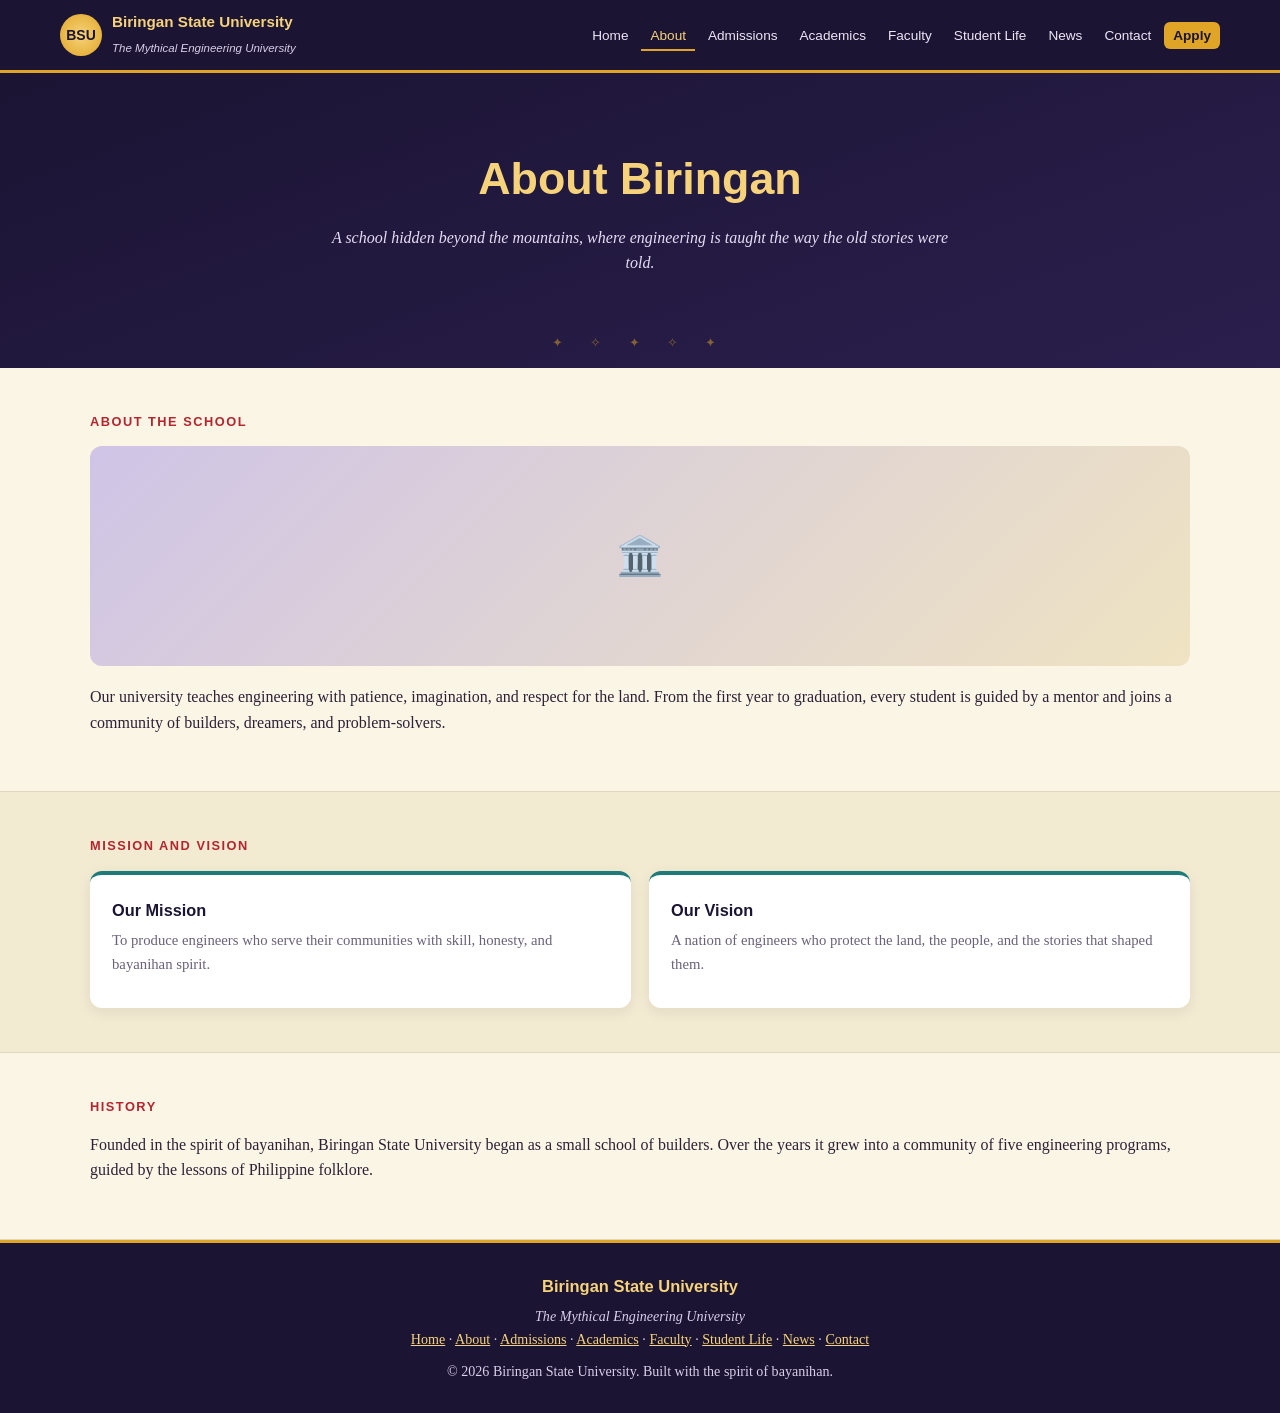
==== about.html @ c65f39e9 "Add files via upload" ====
<!DOCTYPE html>
<html lang="en">
<head>
  <meta charset="UTF-8">
  <meta name="viewport" content="width=device-width, initial-scale=1.0">
  <title>About - Biringan State University</title>
  <link rel="stylesheet" href="style.css">
</head>
<body>
<header>
  <nav class="nav">
    <a href="index.html" class="brand">
      <div class="seal">BSU</div>
      <div><strong>Biringan State University</strong><span>The Mythical Engineering University</span></div>
    </a>
    <input type="checkbox" id="nav-toggle" class="nav-toggle">
    <label for="nav-toggle" class="menu-btn">☰ Menu</label>
    <ul class="nav-links">
      <li><a href="index.html">Home</a></li>
      <li><a href="about.html" class="active">About</a></li>
      <li><a href="admissions.html">Admissions</a></li>
      <li><a href="academics.html">Academics</a></li>
      <li><a href="faculty.html">Faculty</a></li>
      <li><a href="student-life.html">Student Life</a></li>
      <li><a href="news.html">News</a></li>
      <li><a href="contact.html">Contact</a></li>
      <li><a href="admissions.html" class="apply">Apply</a></li>
    </ul>
  </nav>
</header>
<main>
  <section class="hero">
    <h1>About Biringan</h1>
    <p>A school hidden beyond the mountains, where engineering is taught the way the old stories were told.</p>
  </section>

  <section class="block">
    <div class="wrap">
      <div class="label">About the School</div>
      <div class="tile big-tile" style="margin-bottom:18px;">🏛️</div>
      <p>Our university teaches engineering with patience, imagination, and respect for the land. From the first year to graduation, every student is guided by a mentor and joins a community of builders, dreamers, and problem-solvers.</p>
    </div>
  </section>

  <section class="block alt">
    <div class="wrap">
      <div class="label">Mission and Vision</div>
      <div class="grid">
        <div class="card"><h3>Our Mission</h3><p>To produce engineers who serve their communities with skill, honesty, and bayanihan spirit.</p></div>
        <div class="card"><h3>Our Vision</h3><p>A nation of engineers who protect the land, the people, and the stories that shaped them.</p></div>
      </div>
    </div>
  </section>

  <section class="block">
    <div class="wrap">
      <div class="label">History</div>
      <p>Founded in the spirit of bayanihan, Biringan State University began as a small school of builders. Over the years it grew into a community of five engineering programs, guided by the lessons of Philippine folklore.</p>
    </div>
  </section>
</main>
<footer>
  <h3>Biringan State University</h3>
  <p><em>The Mythical Engineering University</em></p>
  <p>
    <a href="index.html">Home</a> ·
    <a href="about.html">About</a> ·
    <a href="admissions.html">Admissions</a> ·
    <a href="academics.html">Academics</a> ·
    <a href="faculty.html">Faculty</a> ·
    <a href="student-life.html">Student Life</a> ·
    <a href="news.html">News</a> ·
    <a href="contact.html">Contact</a>
  </p>
  <p style="margin-top:10px;">© 2026 Biringan State University. Built with the spirit of bayanihan.</p>
</footer>
</body>
</html>
---- style.css ----
:root {
  --night: #1b1433; --night-2: #2a1f4d; --gold: #e0a526; --gold-light: #f6d37a;
  --crimson: #b3262f; --teal: #1f7a7a; --cream: #fbf5e6; --sand: #f3ead2;
  --text: #2b2236; --muted: #6b6178; --radius: 12px;
}
* { box-sizing: border-box; margin: 0; padding: 0; }
html { scroll-behavior: smooth; }
body { font-family: Georgia, "Times New Roman", serif; color: var(--text); background: var(--cream); line-height: 1.6; }
h1, h2, h3, .label, nav a, .btn { font-family: "Trebuchet MS", Verdana, sans-serif; }
a { color: inherit; }

/* HEADER / NAV */
header { position: sticky; top: 0; z-index: 100; background: var(--night); border-bottom: 3px solid var(--gold); }
.nav { max-width: 1200px; margin: 0 auto; padding: 10px 20px; display: flex; align-items: center; gap: 16px; position: relative; }
.brand { display: flex; align-items: center; gap: 10px; text-decoration: none; color: var(--gold-light); margin-right: auto; }
.seal { width: 42px; height: 42px; border-radius: 50%; background: radial-gradient(circle, var(--gold-light), var(--gold)); color: var(--night); display: grid; place-items: center; font-weight: bold; font-size: 14px; }
.brand strong { display: block; font-size: 0.95rem; }
.brand span { font-size: 0.72rem; color: #d8cfe8; font-style: italic; }
.nav-toggle { display: none; }
.menu-btn { display: none; border: 2px solid var(--gold); color: var(--gold); padding: 6px 12px; border-radius: 8px; cursor: pointer; }
.nav-links { list-style: none; display: flex; gap: 4px; flex-wrap: wrap; }
.nav-links a { color: #ece6f7; text-decoration: none; font-size: 0.85rem; padding: 6px 9px; border-radius: 6px; }
.nav-links a:hover { color: var(--gold); background: rgba(255,255,255,0.06); }
.nav-links a.active { color: var(--gold-light); border-bottom: 2px solid var(--gold); border-radius: 0; }
.nav-links .apply { background: var(--gold); color: var(--night); font-weight: bold; }
.nav-links .apply:hover { background: var(--gold-light); color: var(--night); }

/* BUTTONS */
.btn { display: inline-block; padding: 11px 22px; border-radius: 999px; font-weight: bold; font-size: 0.92rem; text-decoration: none; border: 2px solid transparent; cursor: pointer; transition: background 0.2s, color 0.2s; }
.btn-gold { background: var(--gold); color: var(--night); }
.btn-gold:hover { background: var(--gold-light); }
.btn-dark { background: var(--night); color: var(--gold-light); }
.btn-dark:hover { background: var(--night-2); }

/* HERO */
.hero { background: linear-gradient(160deg, var(--night) 0%, var(--night-2) 100%); color: var(--cream); text-align: center; padding: 70px 20px; position: relative; overflow: hidden; }
.hero::after { content: "✦  ✧  ✦  ✧  ✦"; position: absolute; bottom: 14px; left: 0; right: 0; color: var(--gold); opacity: 0.5; letter-spacing: 12px; font-size: 13px; }
.hero h1 { color: var(--gold-light); font-size: clamp(1.8rem, 4vw, 2.8rem); margin-bottom: 10px; }
.hero p { font-style: italic; color: #e6dcf5; max-width: 620px; margin: 0 auto 22px; }

/* CONTENT BLOCKS */
.block { padding: 44px 20px; border-bottom: 1px solid #e0d6bd; }
.block.alt { background: var(--sand); }
.wrap { max-width: 1100px; margin: 0 auto; }
.label { text-transform: uppercase; letter-spacing: 1.5px; font-size: 0.8rem; color: var(--crimson); font-weight: bold; margin-bottom: 14px; }
.block p { margin-bottom: 12px; }
.grid { display: grid; gap: 18px; grid-template-columns: repeat(auto-fit, minmax(220px, 1fr)); }
.card { background: white; border-radius: var(--radius); padding: 22px; box-shadow: 0 4px 14px rgba(27,20,51,0.08); border-top: 4px solid var(--teal); }
.card h3 { color: var(--night); font-size: 1.02rem; margin-bottom: 6px; }
.card p { font-size: 0.92rem; color: var(--muted); margin-bottom: 10px; }
.card .myth { color: var(--crimson); font-style: italic; font-size: 0.85rem; }
a.more { color: var(--teal); font-weight: bold; font-family: "Trebuchet MS", sans-serif; font-size: 0.9rem; text-decoration: none; }
a.more:hover { text-decoration: underline; }
.tile { background: linear-gradient(135deg, #cfc4e6, #efe3c2); border-radius: var(--radius); min-height: 130px; display: grid; place-items: center; font-size: 2.4rem; }
.tile.dark { background: linear-gradient(135deg, var(--night-2), var(--teal)); }
.tile.red { background: linear-gradient(135deg, var(--crimson), var(--gold)); }
.big-tile { min-height: 220px; }
.split { display: grid; grid-template-columns: 1.2fr 1fr; gap: 30px; align-items: start; }
.panel { background: var(--night); color: var(--cream); padding: 26px; border-radius: var(--radius); border: 2px solid var(--gold); }
.panel h3 { color: var(--gold-light); margin-bottom: 8px; }
.contact-line { margin-bottom: 8px; font-size: 0.95rem; }
.stepline { display: flex; gap: 12px; align-items: flex-start; margin-bottom: 14px; }
.num { min-width: 36px; height: 36px; border-radius: 50%; background: var(--crimson); color: white; display: grid; place-items: center; font-weight: bold; font-family: "Trebuchet MS", sans-serif; }
.rows { list-style: none; }
.rows li { display: flex; justify-content: space-between; gap: 16px; padding: 12px 0; border-bottom: 1px dashed #d7c9a3; }
.rows li span:last-child { font-weight: bold; color: var(--night); white-space: nowrap; }
details { background: white; border-radius: 10px; padding: 14px 18px; margin-bottom: 10px; box-shadow: 0 2px 8px rgba(27,20,51,0.06); }
summary { cursor: pointer; font-family: "Trebuchet MS", sans-serif; font-weight: bold; color: var(--night); }
details p { margin: 10px 0 0; color: var(--muted); font-size: 0.93rem; }
.news-item { background: white; border-radius: var(--radius); padding: 22px; margin-bottom: 16px; box-shadow: 0 4px 14px rgba(27,20,51,0.08); }
.news-item .date { font-size: 0.78rem; color: var(--teal); text-transform: uppercase; letter-spacing: 1px; font-family: "Trebuchet MS", sans-serif; }
.news-item h3 { color: var(--night); margin: 6px 0; font-size: 1.1rem; }
.news-item p { color: var(--muted); font-size: 0.93rem; }
.pager { display: flex; gap: 8px; justify-content: center; margin-top: 10px; }
.pager a { padding: 8px 14px; border-radius: 8px; background: white; border: 1px solid #d7c9a3; text-decoration: none; font-family: "Trebuchet MS", sans-serif; font-size: 0.9rem; }
.pager a.current { background: var(--gold); border-color: var(--gold); font-weight: bold; }
form .row { display: grid; grid-template-columns: 1fr 1fr; gap: 14px; }
form .field { margin-bottom: 14px; }
form label { display: block; font-family: "Trebuchet MS", sans-serif; font-size: 0.88rem; margin-bottom: 5px; color: var(--night); }
form input, form select, form textarea { width: 100%; padding: 10px 12px; border: 2px solid #e4dbc4; border-radius: 8px; font: inherit; background: white; }
form input:focus, form select:focus, form textarea:focus { outline: none; border-color: var(--gold); }
form textarea { min-height: 120px; resize: vertical; }
.map { min-height: 240px; background: linear-gradient(135deg, #d9e8e4, #efe3c2); border-radius: var(--radius); display: grid; place-items: center; color: var(--muted); font-style: italic; }

/* FOOTER */
footer { background: var(--night); color: #d8cfe8; text-align: center; padding: 30px 20px; border-top: 3px solid var(--gold); font-size: 0.88rem; }
footer h3 { color: var(--gold-light); margin-bottom: 6px; }
footer a { color: var(--gold-light); }

/* RESPONSIVE */
@media (max-width: 900px) {
  .menu-btn { display: block; }
  .nav-links { display: none; position: absolute; top: 100%; left: 0; right: 0; background: var(--night); flex-direction: column; gap: 0; padding: 8px 0; border-bottom: 3px solid var(--gold); }
  .nav-toggle:checked ~ .nav-links { display: flex; }
  .nav-links a { display: block; padding: 12px 20px; border-radius: 0; }
  .split { grid-template-columns: 1fr; }
}
@media (max-width: 600px) {
  form .row { grid-template-columns: 1fr; }
}
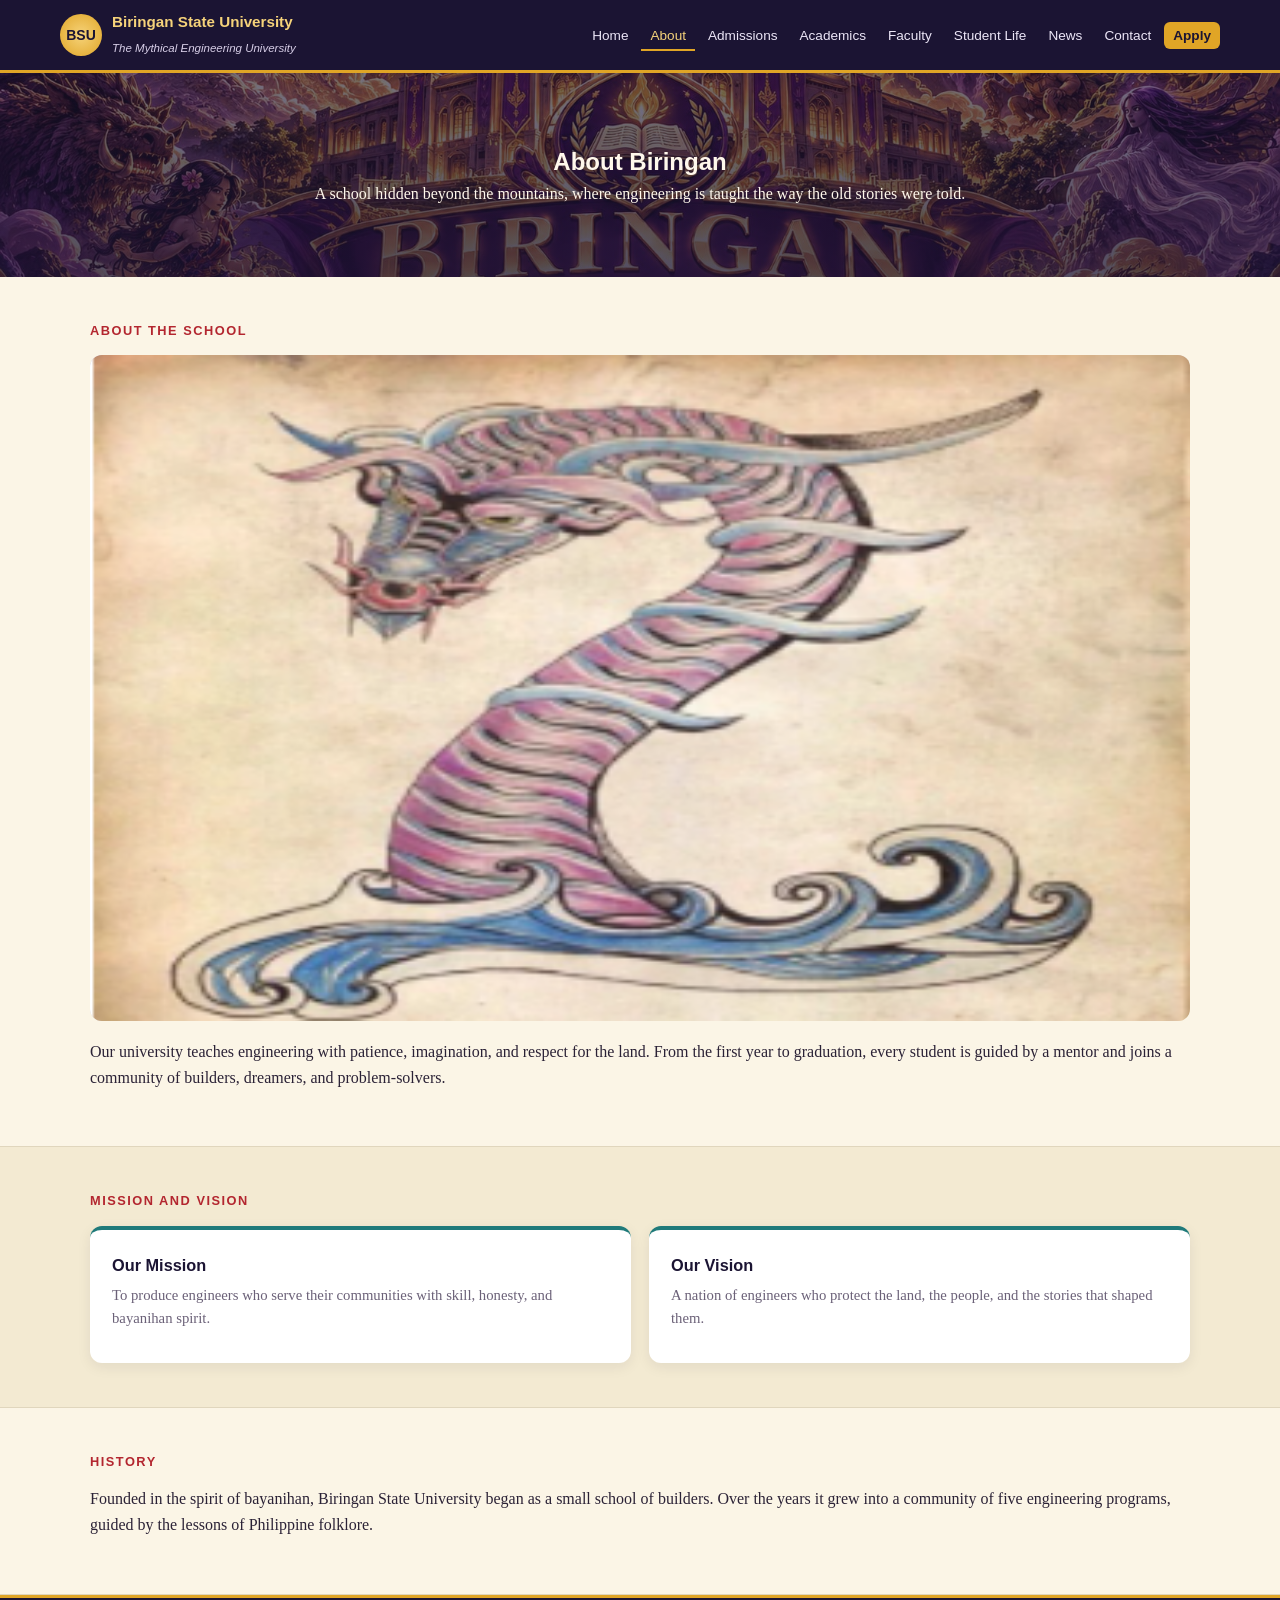
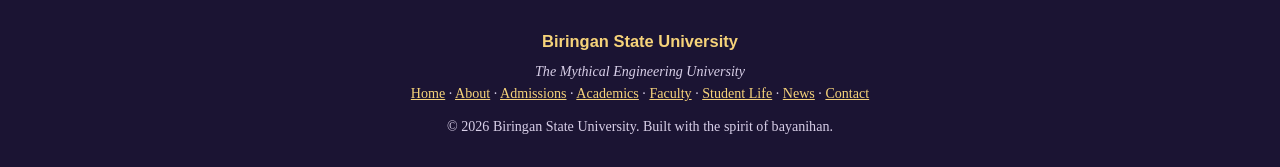
==== commit b95f6f0f: "Replace school tile icon with image of president" ====
--- a/about.html
+++ b/about.html
@@ -37,7 +37,7 @@
   <section class="block">
     <div class="wrap">
       <div class="label">About the School</div>
-      <div class="tile big-tile" style="margin-bottom:18px;">🏛️</div>
+      <div class="tile big-tile" style="margin-bottom:18px;"><img src="faculty1.png" alt="University President"></div>
       <p>Our university teaches engineering with patience, imagination, and respect for the land. From the first year to graduation, every student is guided by a mentor and joins a community of builders, dreamers, and problem-solvers.</p>
     </div>
   </section>
--- a/style.css
+++ b/style.css
@@ -14,6 +14,8 @@
 .nav { max-width: 1200px; margin: 0 auto; padding: 10px 20px; display: flex; align-items: center; gap: 16px; position: relative; }
 .brand { display: flex; align-items: center; gap: 10px; text-decoration: none; color: var(--gold-light); margin-right: auto; }
 .seal { width: 42px; height: 42px; border-radius: 50%; background: radial-gradient(circle, var(--gold-light), var(--gold)); color: var(--night); display: grid; place-items: center; font-weight: bold; font-size: 14px; }
+.seal{overflow:hidden}
+.seal img{width:100%;height:100%;object-fit:cover;border-radius:50%}
 .brand strong { display: block; font-size: 0.95rem; }
 .brand span { font-size: 0.72rem; color: #d8cfe8; font-style: italic; }
 .nav-toggle { display: none; }
@@ -33,10 +35,16 @@
 .btn-dark:hover { background: var(--night-2); }
 
 /* HERO */
-.hero { background: linear-gradient(160deg, var(--night) 0%, var(--night-2) 100%); color: var(--cream); text-align: center; padding: 70px 20px; position: relative; overflow: hidden; }
-.hero::after { content: "✦  ✧  ✦  ✧  ✦"; position: absolute; bottom: 14px; left: 0; right: 0; color: var(--gold); opacity: 0.5; letter-spacing: 12px; font-size: 13px; }
-.hero h1 { color: var(--gold-light); font-size: clamp(1.8rem, 4vw, 2.8rem); margin-bottom: 10px; }
-.hero p { font-style: italic; color: #e6dcf5; max-width: 620px; margin: 0 auto 22px; }
+.hero{
+  background:
+    linear-gradient(rgba(27,20,51,.6), rgba(27,20,51,.75)),
+    url("hero.jpg") center / cover no-repeat;
+  color:#FFF8EC;
+  text-align:center;
+  padding:70px 20px;
+  position:relative;
+  overflow:hidden;
+}
 
 /* CONTENT BLOCKS */
 .block { padding: 44px 20px; border-bottom: 1px solid #e0d6bd; }
@@ -55,6 +63,7 @@
 .tile.dark { background: linear-gradient(135deg, var(--night-2), var(--teal)); }
 .tile.red { background: linear-gradient(135deg, var(--crimson), var(--gold)); }
 .big-tile { min-height: 220px; }
+.tile img { width: 100%; height: 100%; object-fit: cover; border-radius: var(--radius); display: block; }
 .split { display: grid; grid-template-columns: 1.2fr 1fr; gap: 30px; align-items: start; }
 .panel { background: var(--night); color: var(--cream); padding: 26px; border-radius: var(--radius); border: 2px solid var(--gold); }
 .panel h3 { color: var(--gold-light); margin-bottom: 8px; }
@@ -98,3 +107,129 @@
 @media (max-width: 600px) {
   form .row { grid-template-columns: 1fr; }
 }
+
+/* WELCOME: KEYHOLE, KEY, AND BOOK */
+.welcome-toggle { display: none; }
+
+.welcome {
+  position: fixed; inset: 0; z-index: 1000;
+  background: radial-gradient(circle at 30% 20%, rgba(224,165,38,0.25), transparent 45%),
+              linear-gradient(160deg, var(--night) 0%, var(--night-2) 100%);
+  color: var(--cream);
+  display: flex; flex-direction: column; align-items: center; justify-content: center;
+  text-align: center; padding: 20px;
+}
+.welcome h1 { color: var(--gold-light); font-size: clamp(1.8rem, 5vw, 3rem); margin-bottom: 8px; }
+.welcome .hint { font-style: italic; color: #e6dcf5; margin-bottom: 30px; }
+
+.scene { position: relative; width: 240px; height: 300px; }
+
+/* The book */
+.book { position: absolute; left: 10px; top: 10px; width: 220px; height: 280px; perspective: 1000px; }
+
+/* Inside pages: aged parchment */
+.page {
+  position: absolute; inset: 0;
+  background:
+    radial-gradient(circle at 50% 40%, rgba(255,255,255,0.4), transparent 60%),
+    linear-gradient(135deg, #f3e4bf, #e2c994);
+  color: #3b2a14; border-radius: 6px 12px 12px 6px; padding: 20px;
+  display: flex; flex-direction: column; align-items: center; justify-content: center;
+  box-shadow: inset 0 0 25px rgba(90,60,20,0.35);
+}
+.page p { font-size: 0.9rem; margin-bottom: 4px; }
+.page .seal { width: 56px; height: 56px; font-size: 16px; margin-bottom: 10px; }
+
+/* BOOK COVER: dark leather, gold filigree frame, teal glow, sparkles */
+.cover {
+  position: absolute; inset: 0;
+  background:
+    radial-gradient(circle at 50% 35%, rgba(64,230,220,0.35), transparent 55%),
+    radial-gradient(circle at 15% 85%, rgba(255,255,255,0.06), transparent 40%),
+    linear-gradient(160deg, #1f2b2c 0%, #111a1c 60%, #0b1213 100%);
+  border: 3px solid #b8862b;
+  border-radius: 6px 12px 12px 6px;
+  box-shadow: inset 0 0 30px rgba(0,0,0,0.6), 0 0 24px rgba(64,230,220,0.35);
+  transform-origin: left center;
+  transition: transform 1.1s ease 1.9s;   /* opens after the key turns */
+}
+/* Gold filigree frame */
+.cover::before {
+  content: ""; position: absolute; inset: 10px;
+  border: 2px solid #d9a441; border-radius: 4px;
+  box-shadow: inset 0 0 0 4px #1b1f20, inset 0 0 0 5px #c9963a;
+  pointer-events: none;
+}
+/* Floating sparkles */
+.cover::after {
+  content: ""; position: absolute; inset: 0; pointer-events: none;
+  background-image:
+    radial-gradient(circle, #ffffff 1px, transparent 2px),
+    radial-gradient(circle, #7ff5ea 1.5px, transparent 2.5px);
+  background-size: 37px 41px, 53px 47px;
+  background-position: 10px 14px, 30px 25px;
+  animation: sparkle 3s ease-in-out infinite alternate;
+}
+@keyframes sparkle { from { opacity: 0.3; } to { opacity: 0.9; } }
+#welcome-toggle:checked ~ .welcome .cover { transform: rotateY(-165deg); }
+
+/* The keyhole (the button visitors click) */
+.keyhole {
+  position: absolute; left: 50%; top: 45%;
+  width: 44px; height: 58px; transform: translate(-50%, -50%);
+  cursor: pointer; transition: transform 0.2s;
+}
+.keyhole:hover { transform: translate(-50%, -50%) scale(1.1); }
+.keyhole::before {
+  content: ""; position: absolute; top: 0; left: 0; width: 44px; height: 44px; border-radius: 50%;
+  background: radial-gradient(circle, var(--night) 0 8px, var(--gold-light) 9px);
+  box-shadow: 0 0 14px var(--gold);
+}
+.keyhole::after {
+  content: ""; position: absolute; bottom: 0; left: 50%; transform: translateX(-50%);
+  width: 10px; height: 22px; background: var(--night); border-radius: 2px;
+}
+
+/* KEY: slides in from the right, fits the keyhole, turns right */
+.key {
+  position: absolute; left: 120px; top: 136px;   /* center of the keyhole */
+  width: 80px; height: 12px; margin-top: -6px;
+  background: var(--gold-light); border-radius: 3px;
+  transform-origin: 0 50%;                       /* pivot at the keyhole */
+  opacity: 0; z-index: 5;
+}
+/* Key bow (the round handle, on the right) */
+.key::before {
+  content: ""; position: absolute; right: -22px; top: -8px;
+  width: 28px; height: 28px; border-radius: 50%;
+  border: 6px solid var(--gold-light);
+}
+/* Key teeth (on the keyhole end) */
+.key::after {
+  content: ""; position: absolute; left: 6px; top: 12px;
+  width: 8px; height: 10px; background: var(--gold-light);
+  box-shadow: 12px 0 0 0 var(--gold-light);
+}
+#welcome-toggle:checked ~ .welcome .key {
+  animation: turnKey 1.8s ease-in-out forwards;
+}
+@keyframes turnKey {
+  0%   { opacity: 0; transform: translateX(260px) rotate(0deg); }
+  15%  { opacity: 1; }
+  35%  { opacity: 1; transform: translateX(0) rotate(0deg); }   /* fits the keyhole */
+  70%  { opacity: 1; transform: translateX(0) rotate(90deg); }  /* turns to the right */
+  85%  { opacity: 0; transform: translateX(0) rotate(90deg); }
+  100% { opacity: 0; transform: translateX(0) rotate(90deg); }
+}
+
+/* Fade the welcome screen away to reveal the Home page */
+#welcome-toggle:checked ~ .welcome { animation: welcomeOut 0.8s ease 3.7s forwards; }
+@keyframes welcomeOut {
+  to { opacity: 0; visibility: hidden; }
+}
+
+/* FACULTY: two-column layout with photos at their natural shape */
+.faculty-grid{display:block;columns:2 260px;column-gap:18px}
+.faculty-grid .card{break-inside:avoid;margin-bottom:18px;text-align:center}
+.faculty-grid .tile{display:block;min-height:0;background:none;font-size:inherit}
+.faculty-grid .tile img{width:100%;height:auto;border-radius:var(--radius);display:block}
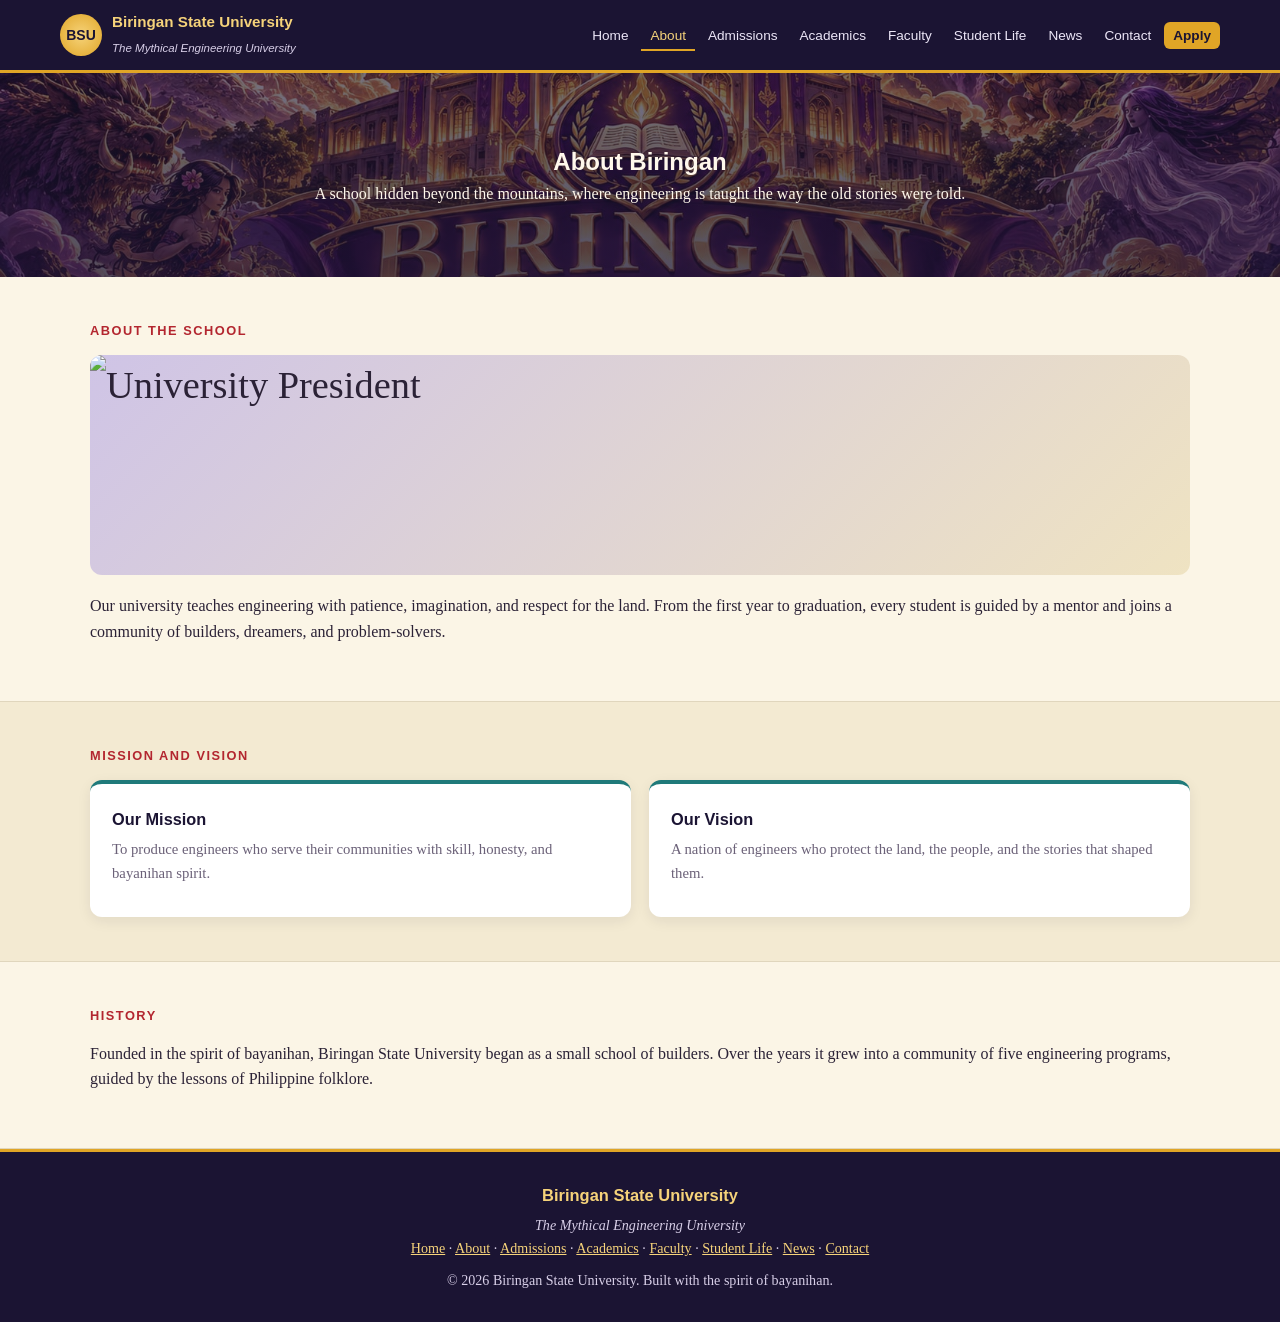
==== commit eea14c62: "Update image in about section" ====
--- a/about.html
+++ b/about.html
@@ -37,7 +37,7 @@
   <section class="block">
     <div class="wrap">
       <div class="label">About the School</div>
-      <div class="tile big-tile" style="margin-bottom:18px;"><img src="faculty1.png" alt="University President"></div>
+      <div class="tile big-tile" style="margin-bottom:18px;"><img src="forest.jpg" alt="University President"></div>
       <p>Our university teaches engineering with patience, imagination, and respect for the land. From the first year to graduation, every student is guided by a mentor and joins a community of builders, dreamers, and problem-solvers.</p>
     </div>
   </section>
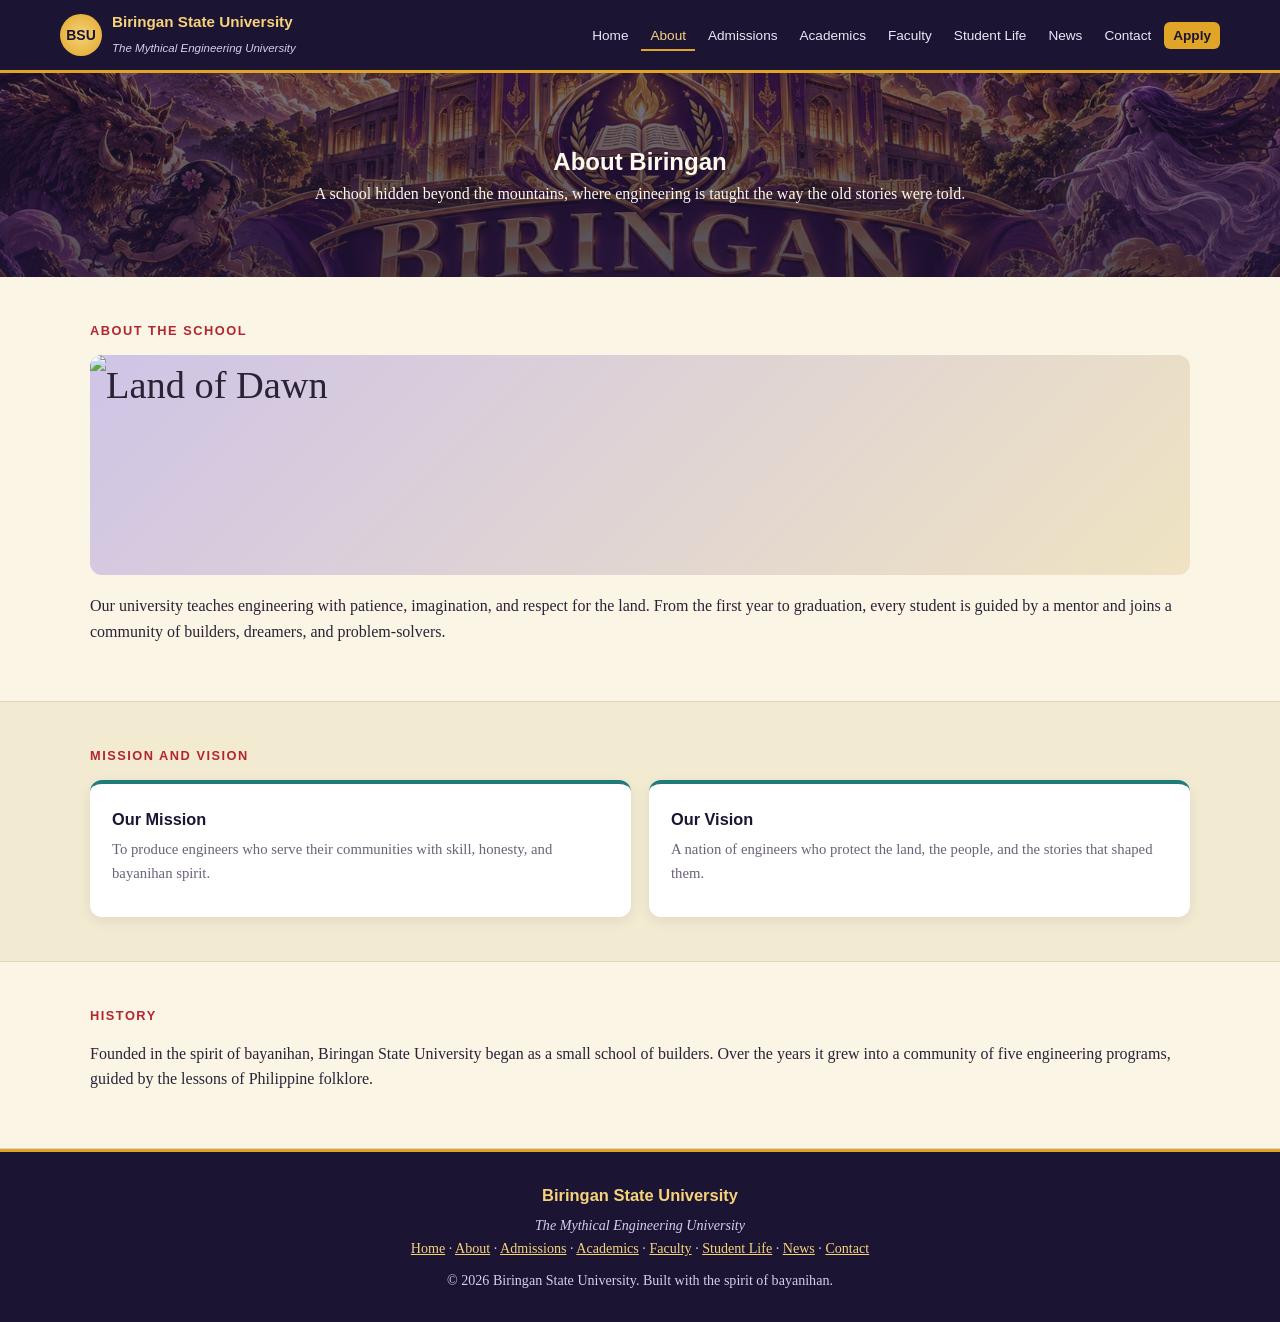
==== commit d6dc4b77: "Update alt text for image in about.html" ====
--- a/about.html
+++ b/about.html
@@ -37,7 +37,7 @@
   <section class="block">
     <div class="wrap">
       <div class="label">About the School</div>
-      <div class="tile big-tile" style="margin-bottom:18px;"><img src="forest.jpg" alt="University President"></div>
+      <div class="tile big-tile" style="margin-bottom:18px;"><img src="forest.jpg" alt="Land of Dawn"></div>
       <p>Our university teaches engineering with patience, imagination, and respect for the land. From the first year to graduation, every student is guided by a mentor and joins a community of builders, dreamers, and problem-solvers.</p>
     </div>
   </section>
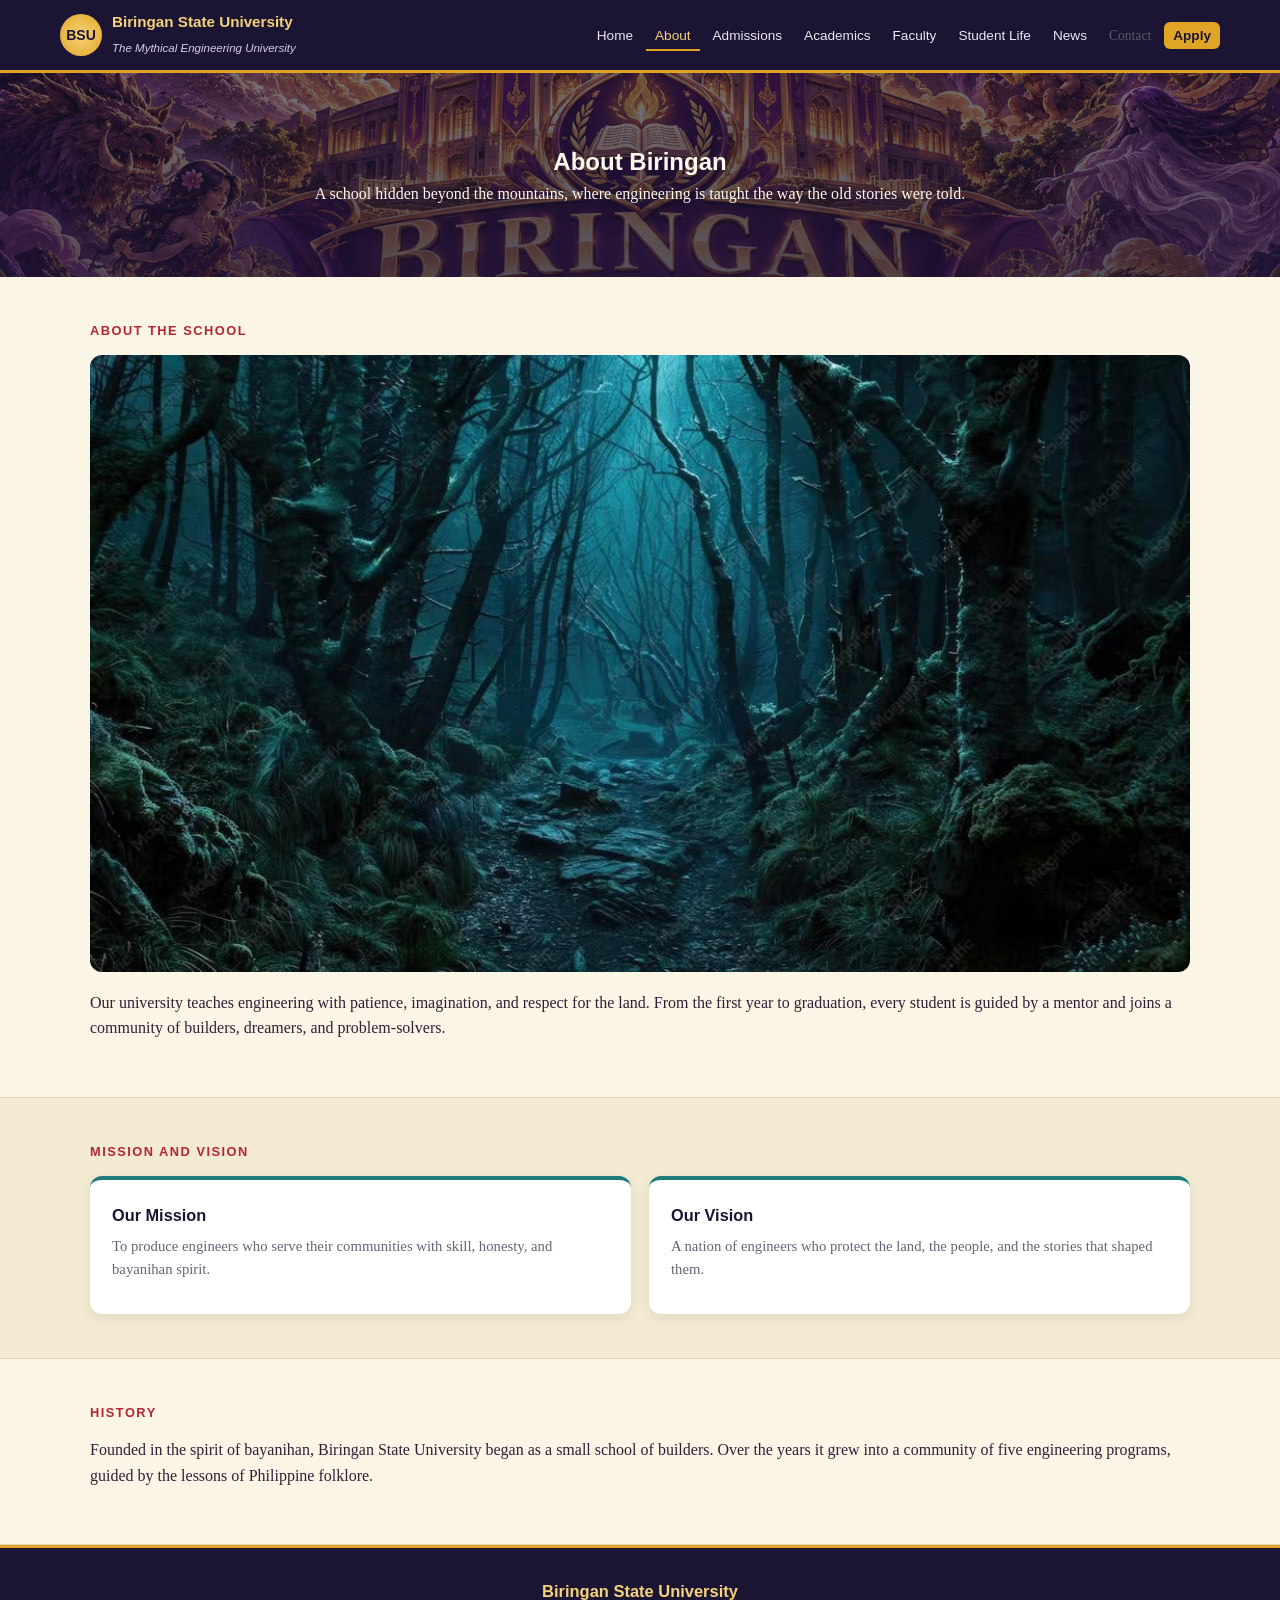
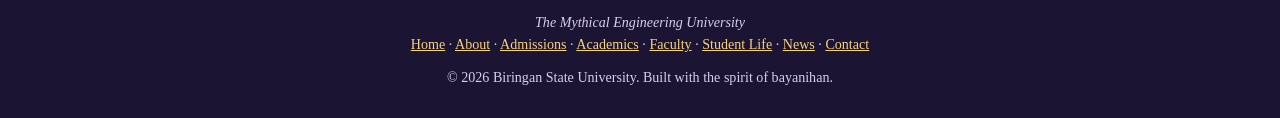
==== commit 81d0ba54: "Disable 'Contact' link in navigation" ====
--- a/about.html
+++ b/about.html
@@ -23,7 +23,7 @@
       <li><a href="faculty.html">Faculty</a></li>
       <li><a href="student-life.html">Student Life</a></li>
       <li><a href="news.html">News</a></li>
-      <li><a href="contact.html">Contact</a></li>
+      <li><span class="nav-disabled">Contact</span></li>
       <li><a href="admissions.html" class="apply">Apply</a></li>
     </ul>
   </nav>
--- a/style.css
+++ b/style.css
@@ -23,6 +23,7 @@
 .nav-links { list-style: none; display: flex; gap: 4px; flex-wrap: wrap; }
 .nav-links a { color: #ece6f7; text-decoration: none; font-size: 0.85rem; padding: 6px 9px; border-radius: 6px; }
 .nav-links a:hover { color: var(--gold); background: rgba(255,255,255,0.06); }
+.nav-links .nav-disabled { color: #8a8398; font-size: 0.85rem; padding: 6px 9px; cursor: default; opacity: 0.6; }
 .nav-links a.active { color: var(--gold-light); border-bottom: 2px solid var(--gold); border-radius: 0; }
 .nav-links .apply { background: var(--gold); color: var(--night); font-weight: bold; }
 .nav-links .apply:hover { background: var(--gold-light); color: var(--night); }
